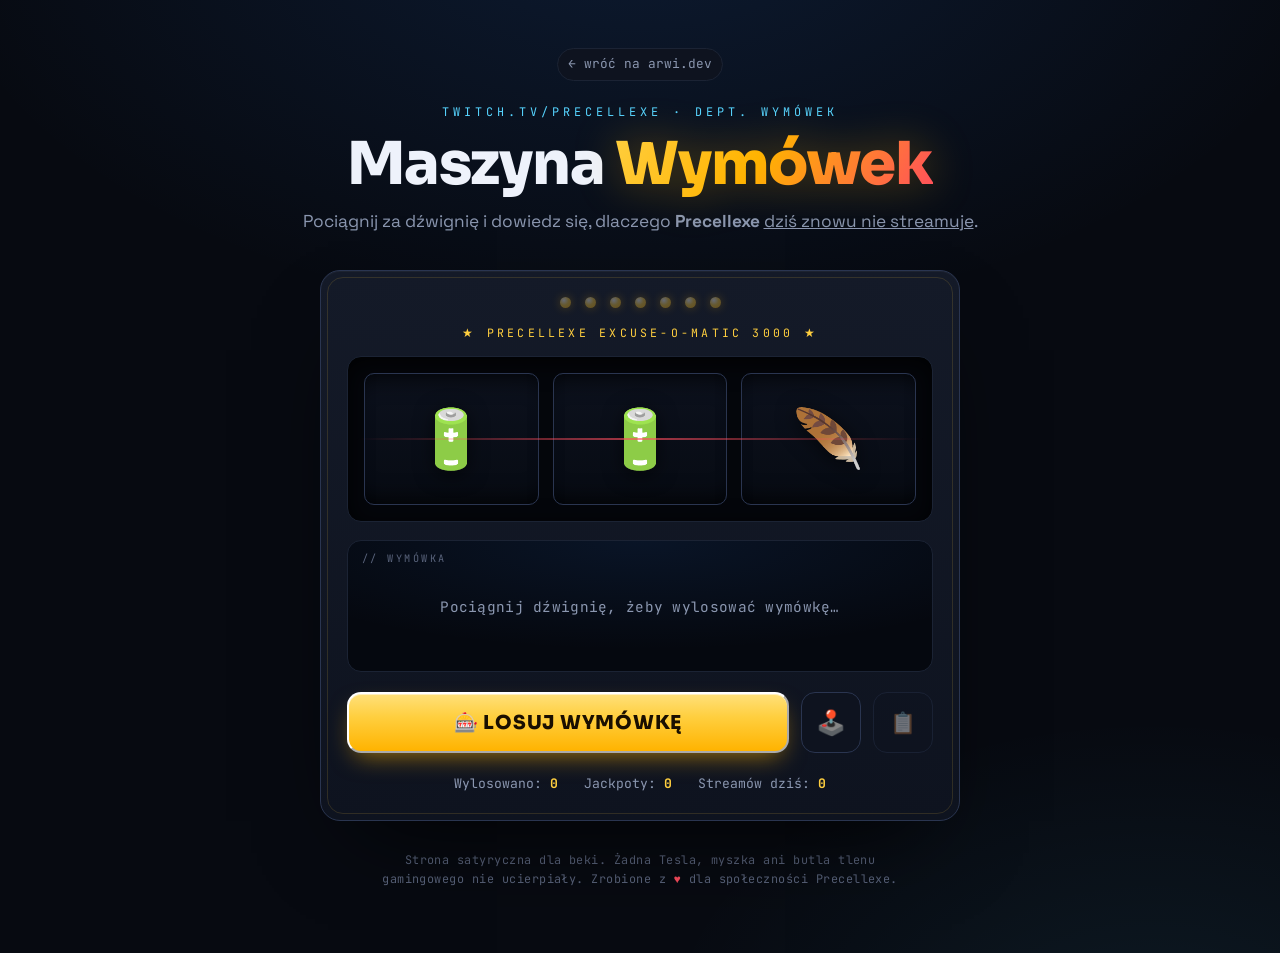
==== precelexe/index.html @ a150a208 "Add Precellexe excuse slot machine at /precelexe A self-contained, satirical slot-machine page that " ====
<!DOCTYPE html>
<html lang="pl">
<head>
  <meta charset="UTF-8" />
  <meta name="viewport" content="width=device-width, initial-scale=1.0" />
  <meta name="description" content="Maszyna wymówek Precellexe — automat, który losuje absurdalną wymówkę na brak streama. Lekkie myszki, tlen gamingowy, rękawy, UFO i Tesla w komplecie." />
  <meta name="theme-color" content="#070a11" />
  <meta name="color-scheme" content="dark" />
  <meta property="og:title" content="🎰 Maszyna Wymówek Precellexe" />
  <meta property="og:description" content="Pociągnij za dźwignię i sprawdź, dlaczego dziś znowu nie ma streama." />
  <meta property="og:type" content="website" />

  <title>🎰 Maszyna Wymówek Precellexe</title>

  <link rel="icon"
    href="data:image/svg+xml,%3Csvg xmlns='http://www.w3.org/2000/svg' viewBox='0 0 100 100'%3E%3Ctext y='.9em' font-size='90'%3E%F0%9F%8E%B0%3C/text%3E%3C/svg%3E" />
  <link rel="preconnect" href="https://fonts.googleapis.com" />
  <link rel="preconnect" href="https://fonts.gstatic.com" crossorigin />
  <link href="https://fonts.googleapis.com/css2?family=Space+Grotesk:wght@400;500;600;700&family=JetBrains+Mono:wght@400;500;700&family=Sora:wght@600;700;800&display=swap" rel="stylesheet" />

  <style>
  :root{
    --bg:#070a11; --bg-elev:#0a0e18; --surface:#0e131f; --surface-2:#141a28;
    --border:#1b2334; --border-2:#2a3550;
    --blue:#2f81f7; --blue-2:#4f9dff; --cyan:#56d4ff; --ice:#a9e0ff;
    --gold:#ffcf3f; --gold-2:#ffb300; --red:#ff4d5e; --green:#38e08a;
    --text:#eef2fb; --muted:#8b97b0; --dim:#5a647c;
    --radius:14px; --radius-sm:10px; --radius-lg:20px;
    --mono:'JetBrains Mono',ui-monospace,SFMono-Regular,Menlo,monospace;
    --sans:'Space Grotesk',system-ui,-apple-system,sans-serif;
    --display:'Sora',var(--sans);
    --ease:cubic-bezier(.22,1,.36,1);
  }
  *,*::before,*::after{ box-sizing:border-box; margin:0; padding:0; }
  html{ -webkit-text-size-adjust:100%; }
  body{
    font-family:var(--sans); color:var(--text); line-height:1.6;
    min-height:100vh; overflow-x:hidden; -webkit-font-smoothing:antialiased;
    background:
      radial-gradient(1200px 700px at 50% -10%, rgba(47,129,247,.14), transparent 60%),
      radial-gradient(900px 600px at 90% 110%, rgba(86,212,255,.08), transparent 55%),
      var(--bg);
    display:flex; flex-direction:column; align-items:center;
    padding:clamp(16px,4vw,48px) 16px 64px;
  }
  ::selection{ background:rgba(255,207,63,.32); color:#fff; }

  a{ color:var(--cyan); text-decoration:none; }
  a:hover{ color:var(--ice); }

  /* ---------- header ---------- */
  .top{ width:100%; max-width:760px; text-align:center; margin-bottom:clamp(20px,4vw,34px); }
  .back{
    display:inline-flex; align-items:center; gap:.5em; font-family:var(--mono);
    font-size:.8rem; color:var(--muted); padding:.4em .8em; border:1px solid var(--border);
    border-radius:999px; background:var(--surface); margin-bottom:22px; transition:.2s var(--ease);
  }
  .back:hover{ color:var(--ice); border-color:var(--border-2); transform:translateY(-1px); }
  .kicker{
    font-family:var(--mono); font-size:.74rem; letter-spacing:.34em; text-transform:uppercase;
    color:var(--cyan); margin-bottom:12px;
  }
  h1{
    font-family:var(--display); font-weight:800; line-height:1.02;
    font-size:clamp(2.1rem,7vw,3.7rem); letter-spacing:-.02em;
  }
  h1 .glow{
    background:linear-gradient(120deg,var(--gold),var(--gold-2) 45%,var(--red));
    -webkit-background-clip:text; background-clip:text; color:transparent;
    filter:drop-shadow(0 0 22px rgba(255,179,0,.35));
  }
  .sub{ color:var(--muted); font-size:clamp(.95rem,2.4vw,1.08rem); margin-top:14px; }

  /* ---------- cabinet ---------- */
  .cabinet{
    width:100%; max-width:640px; position:relative;
    padding:clamp(16px,3.5vw,26px);
    border-radius:var(--radius-lg);
    background:linear-gradient(180deg,var(--surface-2),var(--surface));
    border:1px solid var(--border-2);
    box-shadow:0 40px 90px -40px rgba(0,0,0,.9), inset 0 1px 0 rgba(255,255,255,.04);
  }
  .cabinet::before{
    content:""; position:absolute; inset:6px; border-radius:16px; pointer-events:none;
    border:1px solid rgba(255,207,63,.14);
  }

  /* marquee bulbs */
  .marquee{
    display:flex; justify-content:center; gap:clamp(8px,2.4vw,14px); margin-bottom:16px;
  }
  .bulb{
    width:11px; height:11px; border-radius:50%;
    background:radial-gradient(circle at 35% 30%,#fff,var(--gold) 45%,var(--gold-2) 100%);
    box-shadow:0 0 10px rgba(255,179,0,.7); opacity:.35;
    animation:chase 1.1s steps(1) infinite;
  }
  .bulb:nth-child(2){ animation-delay:.13s } .bulb:nth-child(3){ animation-delay:.26s }
  .bulb:nth-child(4){ animation-delay:.39s } .bulb:nth-child(5){ animation-delay:.52s }
  .bulb:nth-child(6){ animation-delay:.65s } .bulb:nth-child(7){ animation-delay:.78s }
  @keyframes chase{ 0%,100%{opacity:.3} 50%{opacity:1} }

  .brand-plate{
    text-align:center; font-family:var(--mono); letter-spacing:.28em; text-transform:uppercase;
    font-size:.72rem; color:var(--gold); margin-bottom:14px;
  }

  /* reels */
  .reels{
    display:grid; grid-template-columns:repeat(3,1fr); gap:clamp(8px,2vw,14px);
    padding:clamp(10px,2.4vw,16px);
    background:#04060b; border-radius:14px;
    border:1px solid var(--border);
    box-shadow:inset 0 6px 24px rgba(0,0,0,.8);
    position:relative;
  }
  .reels::after{ /* payline */
    content:""; position:absolute; left:8px; right:8px; top:50%; height:2px; transform:translateY(-1px);
    background:linear-gradient(90deg,transparent,rgba(255,77,94,.65),transparent); pointer-events:none;
  }
  .reel{
    height:clamp(96px,26vw,132px); overflow:hidden; position:relative; border-radius:10px;
    background:linear-gradient(180deg,#0c111d,#070b13);
    border:1px solid var(--border-2);
    box-shadow:inset 0 20px 26px -20px #000, inset 0 -20px 26px -20px #000;
  }
  .strip{ position:absolute; left:0; right:0; top:0; display:flex; flex-direction:column; will-change:transform; }
  .sym{
    height:clamp(96px,26vw,132px); display:grid; place-items:center;
    font-size:clamp(2.6rem,10vw,3.6rem); line-height:1;
    filter:drop-shadow(0 4px 10px rgba(0,0,0,.6));
  }
  .reel.win{ border-color:var(--gold); box-shadow:inset 0 0 0 1px var(--gold), 0 0 22px rgba(255,179,0,.4); }

  /* result panel */
  .result{
    margin-top:18px; padding:clamp(16px,3vw,22px);
    min-height:132px; display:flex; align-items:center; justify-content:center; text-align:center;
    border-radius:14px; position:relative;
    background:radial-gradient(120% 140% at 50% 0%, rgba(47,129,247,.10), transparent 60%), #05080f;
    border:1px solid var(--border);
  }
  .result .tag{
    position:absolute; top:10px; left:14px; font-family:var(--mono); font-size:.64rem;
    letter-spacing:.24em; text-transform:uppercase; color:var(--dim);
  }
  .excuse{
    font-family:var(--display); font-weight:700; letter-spacing:-.01em;
    font-size:clamp(1.05rem,3.4vw,1.5rem); line-height:1.3;
  }
  .excuse .em{ color:var(--gold); }
  .result.jackpot{ border-color:var(--gold); box-shadow:0 0 40px -6px rgba(255,179,0,.5); }
  .jack-banner{
    position:absolute; top:8px; right:12px; font-family:var(--mono); font-weight:700;
    font-size:.7rem; letter-spacing:.2em; color:#0a0e18; background:var(--gold);
    padding:.2em .6em; border-radius:6px; transform:rotate(4deg);
  }
  .placeholder{ color:var(--muted); font-family:var(--mono); font-size:.9rem; letter-spacing:.02em; }

  /* controls */
  .controls{ display:flex; gap:12px; margin-top:20px; align-items:stretch; flex-wrap:wrap; }
  .spin{
    flex:1 1 auto; min-width:200px;
    font-family:var(--display); font-weight:800; font-size:clamp(1rem,2.6vw,1.2rem);
    letter-spacing:.04em; text-transform:uppercase; color:#1a0f00;
    padding:16px 22px; border-radius:14px; cursor:pointer;
    background:linear-gradient(180deg,#ffe07a,var(--gold) 40%,var(--gold-2));
    box-shadow:0 10px 24px -8px rgba(255,179,0,.6), inset 0 1px 0 rgba(255,255,255,.5);
    transition:transform .12s var(--ease), filter .2s var(--ease);
  }
  .spin:hover{ transform:translateY(-2px); filter:brightness(1.05); }
  .spin:active{ transform:translateY(1px); }
  .spin:disabled{ cursor:not-allowed; filter:grayscale(.5) brightness(.8); transform:none; }
  .lever{
    flex:0 0 auto; width:60px; border-radius:14px; cursor:pointer;
    background:var(--surface); border:1px solid var(--border-2); color:var(--red);
    display:grid; place-items:center; font-size:1.5rem; transition:.15s var(--ease);
  }
  .lever:hover{ border-color:var(--red); transform:translateY(-2px); }
  .lever:disabled{ opacity:.4; cursor:not-allowed; transform:none; }
  .copy{
    flex:0 0 auto; width:60px; border-radius:14px; cursor:pointer;
    background:var(--surface); border:1px solid var(--border-2); color:var(--cyan);
    display:grid; place-items:center; font-size:1.3rem; transition:.15s var(--ease);
  }
  .copy:hover{ border-color:var(--cyan); transform:translateY(-2px); color:var(--ice); }
  .copy:disabled{ opacity:.4; cursor:not-allowed; transform:none; }

  /* stats */
  .stats{
    display:flex; justify-content:center; gap:26px; margin-top:20px; flex-wrap:wrap;
    font-family:var(--mono); font-size:.82rem; color:var(--muted);
  }
  .stats b{ color:var(--gold); font-weight:700; }

  .foot{
    margin-top:30px; text-align:center; color:var(--dim);
    font-family:var(--mono); font-size:.74rem; letter-spacing:.04em; max-width:560px;
  }
  .foot .heart{ color:var(--red); }

  /* toast */
  .toast{
    position:fixed; left:50%; bottom:26px; transform:translate(-50%,20px);
    background:var(--surface-2); border:1px solid var(--border-2); color:var(--ice);
    padding:.7em 1.1em; border-radius:12px; font-family:var(--mono); font-size:.82rem;
    opacity:0; pointer-events:none; transition:.28s var(--ease); box-shadow:0 20px 40px -20px #000;
  }
  .toast.show{ opacity:1; transform:translate(-50%,0); }

  @media (prefers-reduced-motion: reduce){
    .bulb{ animation:none; opacity:.7; }
    *{ transition:none !important; }
  }
  </style>
</head>
<body>

  <header class="top">
    <a class="back" href="../">← wróć na arwi.dev</a>
    <div class="kicker">twitch.tv/precellexe · dept. wymówek</div>
    <h1>Maszyna <span class="glow">Wymówek</span></h1>
    <p class="sub">Pociągnij za dźwignię i dowiedz się, dlaczego <b>Precellexe</b> <u>dziś znowu nie streamuje</u>.</p>
  </header>

  <main class="cabinet" aria-live="polite">
    <div class="marquee" aria-hidden="true">
      <span class="bulb"></span><span class="bulb"></span><span class="bulb"></span>
      <span class="bulb"></span><span class="bulb"></span><span class="bulb"></span><span class="bulb"></span>
    </div>
    <div class="brand-plate">★ Precellexe Excuse-O-Matic 3000 ★</div>

    <div class="reels" id="reels">
      <div class="reel"><div class="strip" data-reel="0"></div></div>
      <div class="reel"><div class="strip" data-reel="1"></div></div>
      <div class="reel"><div class="strip" data-reel="2"></div></div>
    </div>

    <div class="result" id="result">
      <span class="tag">// wymówka</span>
      <p class="placeholder" id="excuse">Pociągnij dźwignię, żeby wylosować wymówkę…</p>
    </div>

    <div class="controls">
      <button class="spin" id="spin">🎰 Losuj wymówkę</button>
      <button class="lever" id="lever" title="Pociągnij dźwignię" aria-label="Pociągnij dźwignię">🕹️</button>
      <button class="copy" id="copy" title="Skopiuj wymówkę" aria-label="Skopiuj wymówkę" disabled>📋</button>
    </div>

    <div class="stats">
      <span>Wylosowano: <b id="count">0</b></span>
      <span>Jackpoty: <b id="jack">0</b></span>
      <span>Streamów dziś: <b>0</b></span>
    </div>
  </main>

  <p class="foot">
    Strona satyryczna dla beki. Żadna Tesla, myszka ani butla tlenu gamingowego nie ucierpiały.
    Zrobione z <span class="heart">♥</span> dla społeczności Precellexe.
  </p>

  <div class="toast" id="toast"></div>

  <script>
  /* =========================================================
     WYMÓWKI — absurdalne, dużo, z motywami:
     lekkie myszki · tlen gamingowy · rękawy gamingowe · UFO · Tesla
     ========================================================= */
  const EXCUSES = [
    // --- lekkie myszki ---
    "Moja myszka waży 34&nbsp;g i uznałem, że to o 2&nbsp;g za dużo, więc czekam aż schudnie.",
    "Nowa mysz jest tak lekka, że przy przeciągu odleciała przez okno. Streamuję jak wróci.",
    "Całą noc ręcznie wierciłem dziurki w myszce, żeby zbić wagę do 27&nbsp;g. Ręce mi drżą, nie da się grać.",
    "Kupiłem mysz za 900&nbsp;zł ważącą 29&nbsp;g, ale czuję każdy dodatkowy gram kabla, więc reklamuję.",
    "Myszka była tak lekka, że wystrzeliła w kosmos przy pierwszym flicku. Czekam na jej powrót z orbity.",
    "Zważyłem mysz na wadze jubilerskiej — 31,4&nbsp;g. To o 0,4&nbsp;g za dużo na dzisiejszy stream.",
    "Odkurzyłem myszkę i przez to schudła o 3&nbsp;g, teraz sensor jest niezbalansowany. Muszę ją dokalibrować.",
    "Zamontowałem w myszce dziury tak duże, że palec wpada do środka. Zamawiam wersję jeszcze lżejszą.",
    "Mysz jest lżejsza od powietrza w pokoju, więc unosi się pod sufit. Nie dosięgam.",
    "Musiałem oddać krew przed streamem, żeby moja ręka też ważyła mniej niż myszka.",

    // --- tlen gamingowy ---
    "Skończył mi się <span class='em'>tlen gamingowy</span>, a na zwykłym powietrzu mam o 40 ping więcej.",
    "Butla z tlenem gamingowym się rozszczelniła i cały pokój ma teraz zbyt niski poziom aima.",
    "Kurier z tlenem gamingowym utknął w korku, a bez niego widzę tylko w 60&nbsp;Hz.",
    "Wdychałem tlen gamingowy premium i teraz mam takie wysokie IQ, że gra mnie nudzi. Muszę ochłonąć.",
    "Pomyliłem butle i wdychałem zwykły tlen — natychmiast spadłem z Diamentu na Silver.",
    "Tlen gamingowy trzeba wietrzyć 6 godzin po otwarciu, inaczej daje tylko +200 aim zamiast +400.",
    "Zamówiłem tlen gamingowy o smaku energetyka, ale przyszedł o smaku waniliowym. Nie gram na waniliowym.",
    "Mój koncentrator tlenu gamingowego się przegrzał, bo stał za blisko myszki, która była za lekka.",

    // --- rękawy gamingowe ---
    "Wyprałem <span class='em'>rękawy gamingowe</span> i jeszcze nie wyschły. Bez nich ręka ślizga się po myszce jak po lodzie.",
    "Pralka zjadła jeden rękaw gamingowy. Nie streamuję asymetrycznie, to byłby handicap.",
    "Rękaw gamingowy się skurczył w praniu i teraz odcina mi krążenie w nadgarstku APM.",
    "Założyłem rękawy gamingowe do góry nogami i przez cały dzień grałem w -30% precyzji. Muszę je odwrócić.",
    "Mój rękaw gamingowy ma dziś zbyt duży współczynnik tarcia, wilgotność powietrza wynosi aż 41%.",
    "Rękawy gamingowe pojechały do pralni chemicznej razem z aurą zwycięzcy. Odbiór w czwartek.",

    // --- UFO / kosmici ---
    "Nad domem zawisło <span class='em'>UFO</span> i zagłusza mi sygnał do serwerów. Czekam aż odleci.",
    "Kosmici pożyczyli moją myszkę do testów, bo była lżejsza od ich technologii. Oddadzą w piątek.",
    "UFO porwało mój router, żeby zbadać skąd biorę tak niski ping. Bez routera ani rusz.",
    "Zielony ludzik zaprosił mnie na ranked w galaktyce Andromedy — mecz trwa 4 lata świetlne.",
    "Promień z UFO wessał mi krzesło gamingowe. Na zwykłym taborecie nie da się osiągnąć flow.",
    "Kosmici zostawili na dachu talerz z tlenem gamingowym, ale nie umiem otworzyć obcej butli.",
    "UFO robiło mi tak mocny abdukcyjny lag, że respawn trwał 3 dni. Dopiero wróciłem.",

    // --- Tesla ---
    "Moja <span class='em'>Tesla</span> odjechała sama na Supercharger i zabrała w bagażniku cały setup.",
    "Autopilot Tesli zawiózł mnie na LAN party zamiast do domu. Wracam 300&nbsp;km na jednym pasie.",
    "Ładuję Teslę z gniazdka, do którego był podłączony PC. Trzeba było wybrać, wybrałem auto.",
    "Tesla zaktualizowała oprogramowanie i teraz wymaga, żebym też zrobił restart. Śpię od 8 godzin.",
    "Zostawiłem myszkę w Tesli, a ona pojechała w tryb Sentry i nie chce mnie wpuścić do własnego auta.",
    "Tesla w trybie Ludicrous rozpędziła mi fotel gamingowy do 100&nbsp;km/h. Utknąłem w salonie o ścianę.",
    "Elon zablokował mi konto Tesli, bo napisałem, że myszka przyspiesza lepiej niż Model&nbsp;S.",

    // --- prąd / rachunki / dom ---
    "Zapomniałem opłacić <span class='em'>rachunek za prąd</span> i teraz gram przy świeczce, a woltaż świeczki jest za niski na 240&nbsp;Hz.",
    "Wyłączyli mi prąd, więc podłączyłem PC do Tesli, ale wtedy Tesla odjechała (patrz: inne wymówki).",
    "Rachunek za prąd był tak wysoki, że komputer się rozpłakał i odmówił bootowania.",
    "Prąd wrócił, ale internet obraził się, że go zostawiłem samego, i teraz nie chce się połączyć.",
    "Sąsiad podpiął się pod mój prąd, żeby ładować hulajnogę, i zabrał mi dokładnie te 3 klatki, których potrzebuję.",

    // --- sprzęt / peryferia ---
    "Klawiatura ma za ciężkie klawisze — po dziesięciu latach na lekkiej myszce nie unoszę już spacji.",
    "Mój monitor 540&nbsp;Hz działa tak szybko, że wyświetlił stream, zanim go włączyłem. Już było.",
    "Podkładka pod mysz była za śliska, mysz się rozpędziła i przebiła ścianę. Czekam na murarza.",
    "RGB w kompie świeciło w niewłaściwym odcieniu niebieskiego i psuło mi vibe. Kalibruję taśmę kolorów.",
    "Słuchawki wykryły, że mam za ciężkie myśli, i weszły w tryb oszczędzania. Muszę pomyśleć o czymś lżejszym.",
    "Kabel od myszki splątał się w węzeł tak lekki, że rozwiązanie go łamie prawa fizyki. Dzwonię po fizyka.",

    // --- zdrowie / bio ---
    "Zbyt intensywnie ćwiczyłem nadgarstek na lekkiej myszce i teraz mam mięśnie zbyt ciężkie na granie.",
    "Lekarz zalecił 8 godzin snu, a ja przespałem 8 godzin i teraz jestem za wypoczęty na tilt-proof gameplay.",
    "Obciąłem paznokcie i teraz palce są o 0,2&nbsp;g lżejsze — muszę od nowa nauczyć się gripu.",
    "Piłem tyle energetyków, że widzę już przyszłość i wiem, że i tak przegram, więc po co grać.",

    // --- pogoda / świat ---
    "Grawitacja dziś jest za mocna — sprawdzałem, myszka waży aż 34&nbsp;g zamiast wczorajszych 33&nbsp;g.",
    "Retrogradacja Merkurego zwiększyła mi input lag o 4&nbsp;ms. Nie ryzykuję rankeda przy takich planetach.",
    "Za oknem świeci słońce, a odbicie w monitorze pokazuje mnie zbyt przystojnego — nie mogę się skupić.",
    "Wiał tak silny wiatr, że porwał moją lekką myszkę razem z UFO i Teslą naraz. Combo.",

    // --- absurd czysty ---
    "Mój kot usiadł na myszce i przez jego wagę sensor pokazał, że ważę 4&nbsp;kg. Musiałem udowodnić, że to nie ja.",
    "Streamowałbym, ale liczba w liczniku widzów była nieparzysta, a ja gram tylko na parzystych.",
    "Wczoraj wygrałem wszystko, więc dziś nie ma już czego wygrywać. Czekam, aż ranga odrośnie.",
    "Zgubiłem hasło do własnego pokoju gamingowego. Ślusarz mówi, że w piątek.",
    "Chciałem streamować, ale najpierw musiałem wytłumaczyć tę stronę mamie i zeszło mi 6 godzin.",
    "Pomyliłem dni tygodnia, bo mysz była tak lekka, że przyspieszyła czas. Dziś jest wczoraj.",
  ];

  const SYMBOLS = ["🖱️","🛸","⚡","🫁","🧤","💸","🪶","👽","🎮","🔋"];

  const $ = s => document.querySelector(s);
  const reelsEls = [...document.querySelectorAll(".strip")];
  const resultEl = $("#result");
  const excuseEl = $("#excuse");
  const spinBtn = $("#spin");
  const leverBtn = $("#lever");
  const copyBtn = $("#copy");
  const countEl = $("#count");
  const jackEl = $("#jack");
  const toastEl = $("#toast");

  const reduce = matchMedia("(prefers-reduced-motion: reduce)").matches;
  const SYM_H = () => document.querySelector(".sym")?.offsetHeight || 120;

  let spinning = false, count = 0, jacks = 0, lastText = "";

  // Each reel window shows exactly one symbol. The strip holds STRIP_LEN
  // symbols; symbol at index k is centred on the payline when the strip is
  // translated by -(k * symbolHeight). We land on a fixed high index so the
  // spin scrolls through many symbols before stopping.
  const STRIP_LEN = 40;
  const LAND_IDX = STRIP_LEN - 4; // 36 — leaves fillers below the payline
  function buildStrips(){
    reelsEls.forEach(strip => {
      let html = "";
      for(let i=0;i<STRIP_LEN;i++){
        html += `<div class="sym">${SYMBOLS[Math.floor(Math.random()*SYMBOLS.length)]}</div>`;
      }
      strip.innerHTML = html;
      strip.style.transition = "none";
      strip.style.transform = "translateY(0px)";
    });
  }
  buildStrips();

  function landReel(strip, targetSym, delay){
    return new Promise(resolve => {
      const h = SYM_H();
      // regenerate a fresh random strip, planting the target on the payline row
      let html = "";
      for(let i=0;i<STRIP_LEN;i++){
        const s = (i === LAND_IDX) ? targetSym : SYMBOLS[Math.floor(Math.random()*SYMBOLS.length)];
        html += `<div class="sym">${s}</div>`;
      }
      strip.innerHTML = html;
      const finalY = -(LAND_IDX * h);
      if(reduce){
        strip.style.transition = "none";
        strip.style.transform = `translateY(${finalY}px)`;
        setTimeout(resolve, 60);
        return;
      }
      // snap to top, then decelerate down onto the target
      strip.style.transition = "none";
      strip.style.transform = "translateY(0px)";
      strip.getBoundingClientRect(); // force reflow so the transition applies
      const dur = 1500 + delay;
      strip.style.transition = `transform ${dur}ms cubic-bezier(.16,.84,.3,1)`;
      requestAnimationFrame(()=> {
        strip.style.transform = `translateY(${finalY}px)`;
      });
      setTimeout(resolve, dur + 40);
    });
  }

  function pickSymbols(jackpot){
    if(jackpot){
      const s = SYMBOLS[Math.floor(Math.random()*SYMBOLS.length)];
      return [s,s,s];
    }
    let a,b,c;
    do{
      a = SYMBOLS[Math.floor(Math.random()*SYMBOLS.length)];
      b = SYMBOLS[Math.floor(Math.random()*SYMBOLS.length)];
      c = SYMBOLS[Math.floor(Math.random()*SYMBOLS.length)];
    } while(a===b && b===c); // avoid accidental jackpot visuals
    return [a,b,c];
  }

  let lastIdx = -1;
  function pickExcuse(){
    let idx;
    do { idx = Math.floor(Math.random()*EXCUSES.length); }
    while(EXCUSES.length > 1 && idx === lastIdx);
    lastIdx = idx;
    return EXCUSES[idx];
  }

  // tiny WebAudio blip (optional, subtle)
  let actx;
  function blip(freq, t){
    try{
      actx = actx || new (window.AudioContext||window.webkitAudioContext)();
      const o = actx.createOscillator(), g = actx.createGain();
      o.type="square"; o.frequency.value=freq;
      g.gain.value=0.03;
      o.connect(g); g.connect(actx.destination);
      const now = actx.currentTime;
      g.gain.setValueAtTime(0.03, now);
      g.gain.exponentialRampToValueAtTime(0.0001, now+0.12);
      o.start(now); o.stop(now+0.13);
    }catch(e){}
  }

  async function spin(){
    if(spinning) return;
    spinning = true;
    spinBtn.disabled = true; leverBtn.disabled = true; copyBtn.disabled = true;
    resultEl.classList.remove("jackpot");
    const oldBanner = resultEl.querySelector(".jack-banner"); if(oldBanner) oldBanner.remove();
    document.querySelectorAll(".reel").forEach(r=>r.classList.remove("win"));
    excuseEl.className = "placeholder";
    excuseEl.textContent = "Kręci się…";

    const jackpot = Math.random() < 0.10; // ~1 na 10 to JACKPOT
    const syms = pickSymbols(jackpot);

    blip(440,0);
    await Promise.all([
      landReel(reelsEls[0], syms[0], 0).then(()=>blip(520)),
      landReel(reelsEls[1], syms[1], 250).then(()=>blip(600)),
      landReel(reelsEls[2], syms[2], 500).then(()=>blip(jackpot?880:700)),
    ]);

    const text = pickExcuse();
    lastText = text.replace(/&nbsp;/g," ").replace(/<[^>]+>/g,"");
    excuseEl.className = "excuse";
    excuseEl.innerHTML = text;

    count++; countEl.textContent = count;
    if(jackpot){
      jacks++; jackEl.textContent = jacks;
      resultEl.classList.add("jackpot");
      const b = document.createElement("div");
      b.className = "jack-banner"; b.textContent = "JACKPOT!";
      resultEl.appendChild(b);
      document.querySelectorAll(".reel").forEach(r=>r.classList.add("win"));
      blip(1046); setTimeout(()=>blip(1318),90);
    }

    copyBtn.disabled = false;
    spinBtn.disabled = false; leverBtn.disabled = false;
    spinning = false;
  }

  function toast(msg){
    toastEl.textContent = msg; toastEl.classList.add("show");
    clearTimeout(toast._t); toast._t = setTimeout(()=>toastEl.classList.remove("show"), 1800);
  }

  spinBtn.addEventListener("click", spin);
  leverBtn.addEventListener("click", spin);
  copyBtn.addEventListener("click", async ()=>{
    if(!lastText) return;
    try{
      await navigator.clipboard.writeText(`Precellexe dziś nie streamuje, bo: „${lastText}”`);
      toast("Skopiowano wymówkę 📋");
    }catch(e){ toast("Nie udało się skopiować :("); }
  });
  addEventListener("keydown", e=>{
    if(e.code==="Space" || e.code==="Enter"){
      if(document.activeElement===copyBtn) return;
      e.preventDefault(); spin();
    }
  });
  </script>
</body>
</html>
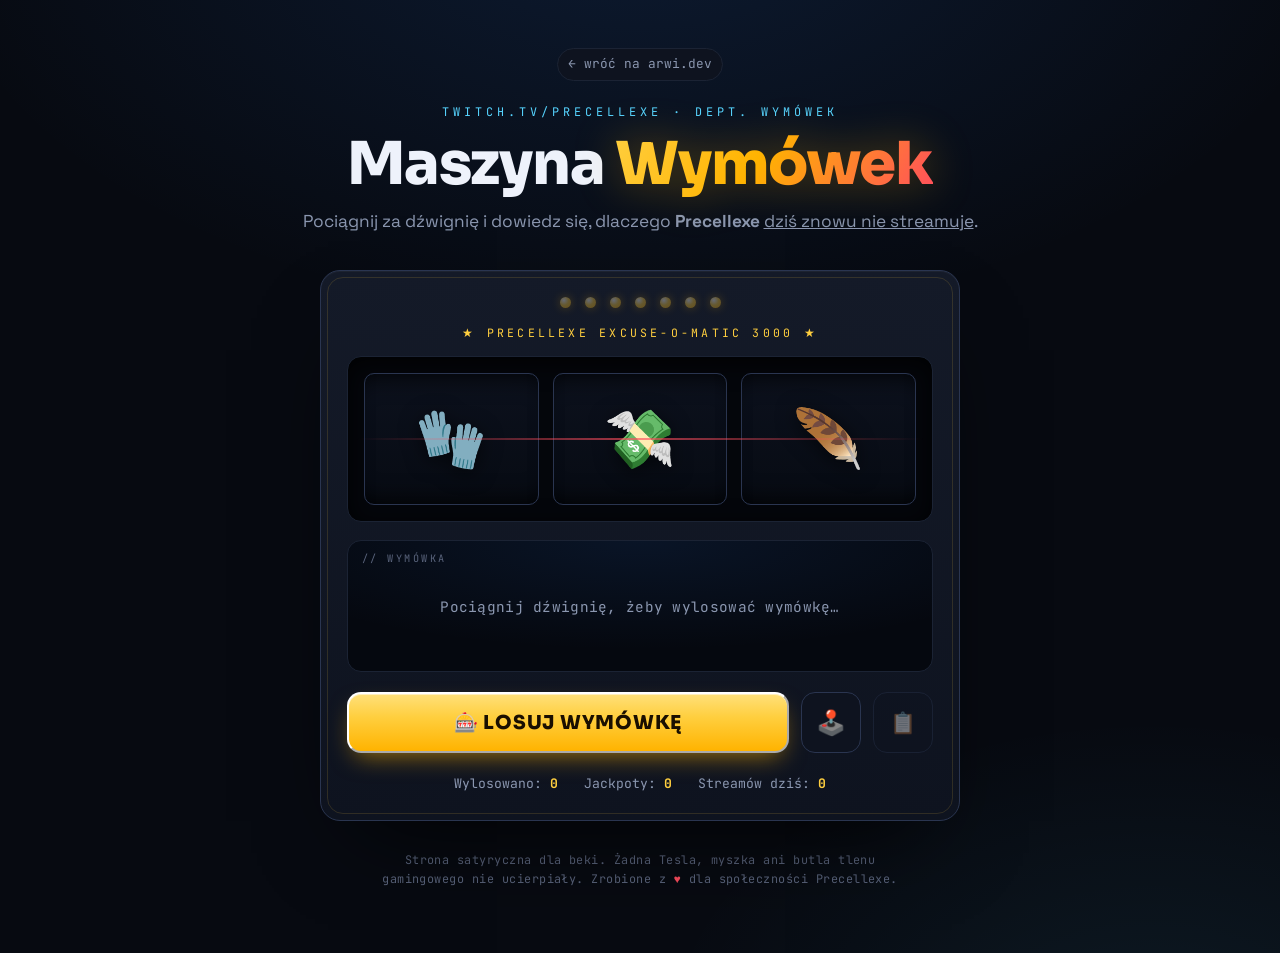
==== commit f466769c: "Update index.html" ====
--- a/precelexe/index.html
+++ b/precelexe/index.html
@@ -269,31 +269,27 @@
   const EXCUSES = [
     // --- lekkie myszki ---
     "Moja myszka waży 34&nbsp;g i uznałem, że to o 2&nbsp;g za dużo, więc czekam aż schudnie.",
-    "Nowa mysz jest tak lekka, że przy przeciągu odleciała przez okno. Streamuję jak wróci.",
+    "Nowa mysz jest tak lekka, że przy przeciągu wypadła przez okno. Streamuję jak wróci.",
     "Całą noc ręcznie wierciłem dziurki w myszce, żeby zbić wagę do 27&nbsp;g. Ręce mi drżą, nie da się grać.",
     "Kupiłem mysz za 900&nbsp;zł ważącą 29&nbsp;g, ale czuję każdy dodatkowy gram kabla, więc reklamuję.",
     "Myszka była tak lekka, że wystrzeliła w kosmos przy pierwszym flicku. Czekam na jej powrót z orbity.",
     "Zważyłem mysz na wadze jubilerskiej — 31,4&nbsp;g. To o 0,4&nbsp;g za dużo na dzisiejszy stream.",
     "Odkurzyłem myszkę i przez to schudła o 3&nbsp;g, teraz sensor jest niezbalansowany. Muszę ją dokalibrować.",
-    "Zamontowałem w myszce dziury tak duże, że palec wpada do środka. Zamawiam wersję jeszcze lżejszą.",
     "Mysz jest lżejsza od powietrza w pokoju, więc unosi się pod sufit. Nie dosięgam.",
     "Musiałem oddać krew przed streamem, żeby moja ręka też ważyła mniej niż myszka.",
 
     // --- tlen gamingowy ---
     "Skończył mi się <span class='em'>tlen gamingowy</span>, a na zwykłym powietrzu mam o 40 ping więcej.",
-    "Butla z tlenem gamingowym się rozszczelniła i cały pokój ma teraz zbyt niski poziom aima.",
+    "Butla z tlenem gamingowym się rozszczelniła i cały pokój ma teraz zbyt wysoki poziom tlenu - straż kazała mi się ewakuować.",
     "Kurier z tlenem gamingowym utknął w korku, a bez niego widzę tylko w 60&nbsp;Hz.",
-    "Wdychałem tlen gamingowy premium i teraz mam takie wysokie IQ, że gra mnie nudzi. Muszę ochłonąć.",
-    "Pomyliłem butle i wdychałem zwykły tlen — natychmiast spadłem z Diamentu na Silver.",
-    "Tlen gamingowy trzeba wietrzyć 6 godzin po otwarciu, inaczej daje tylko +200 aim zamiast +400.",
     "Zamówiłem tlen gamingowy o smaku energetyka, ale przyszedł o smaku waniliowym. Nie gram na waniliowym.",
     "Mój koncentrator tlenu gamingowego się przegrzał, bo stał za blisko myszki, która była za lekka.",
 
     // --- rękawy gamingowe ---
-    "Wyprałem <span class='em'>rękawy gamingowe</span> i jeszcze nie wyschły. Bez nich ręka ślizga się po myszce jak po lodzie.",
+    "Wyprałem <span class='em'>rękawy gamingowe</span> i jeszcze nie wyschły. Bez nich ręka nie ślizga się po podkładce jak po lodzie.",
     "Pralka zjadła jeden rękaw gamingowy. Nie streamuję asymetrycznie, to byłby handicap.",
-    "Rękaw gamingowy się skurczył w praniu i teraz odcina mi krążenie w nadgarstku APM.",
-    "Założyłem rękawy gamingowe do góry nogami i przez cały dzień grałem w -30% precyzji. Muszę je odwrócić.",
+    "Rękaw gamingowy się skurczył w praniu i teraz odcina mi krążenie w nadgarstku.",
+    "Założyłem rękawy gamingowe do góry nogami i przez cały dzień nic nie trafiałem.",
     "Mój rękaw gamingowy ma dziś zbyt duży współczynnik tarcia, wilgotność powietrza wynosi aż 41%.",
     "Rękawy gamingowe pojechały do pralni chemicznej razem z aurą zwycięzcy. Odbiór w czwartek.",
 
@@ -301,26 +297,21 @@
     "Nad domem zawisło <span class='em'>UFO</span> i zagłusza mi sygnał do serwerów. Czekam aż odleci.",
     "Kosmici pożyczyli moją myszkę do testów, bo była lżejsza od ich technologii. Oddadzą w piątek.",
     "UFO porwało mój router, żeby zbadać skąd biorę tak niski ping. Bez routera ani rusz.",
-    "Zielony ludzik zaprosił mnie na ranked w galaktyce Andromedy — mecz trwa 4 lata świetlne.",
+    "Zielony ludzik zaprosił mnie na ranked w Valo — mecz u nich trwa 4 lata świetlne.",
     "Promień z UFO wessał mi krzesło gamingowe. Na zwykłym taborecie nie da się osiągnąć flow.",
-    "Kosmici zostawili na dachu talerz z tlenem gamingowym, ale nie umiem otworzyć obcej butli.",
     "UFO robiło mi tak mocny abdukcyjny lag, że respawn trwał 3 dni. Dopiero wróciłem.",
 
     // --- Tesla ---
     "Moja <span class='em'>Tesla</span> odjechała sama na Supercharger i zabrała w bagażniku cały setup.",
-    "Autopilot Tesli zawiózł mnie na LAN party zamiast do domu. Wracam 300&nbsp;km na jednym pasie.",
     "Ładuję Teslę z gniazdka, do którego był podłączony PC. Trzeba było wybrać, wybrałem auto.",
     "Tesla zaktualizowała oprogramowanie i teraz wymaga, żebym też zrobił restart. Śpię od 8 godzin.",
-    "Zostawiłem myszkę w Tesli, a ona pojechała w tryb Sentry i nie chce mnie wpuścić do własnego auta.",
-    "Tesla w trybie Ludicrous rozpędziła mi fotel gamingowy do 100&nbsp;km/h. Utknąłem w salonie o ścianę.",
-    "Elon zablokował mi konto Tesli, bo napisałem, że myszka przyspiesza lepiej niż Model&nbsp;S.",
+    "Zostawiłem myszkę w Tesli, a ona przeszła w tryb Sentry i nie chce mnie wpuścić do własnego auta.",
+    "Elon zablokował mi konto Tesli, bo napisałem, że moja myszka przyspiesza lepiej niż Model&nbsp;S.",
 
     // --- prąd / rachunki / dom ---
     "Zapomniałem opłacić <span class='em'>rachunek za prąd</span> i teraz gram przy świeczce, a woltaż świeczki jest za niski na 240&nbsp;Hz.",
-    "Wyłączyli mi prąd, więc podłączyłem PC do Tesli, ale wtedy Tesla odjechała (patrz: inne wymówki).",
     "Rachunek za prąd był tak wysoki, że komputer się rozpłakał i odmówił bootowania.",
     "Prąd wrócił, ale internet obraził się, że go zostawiłem samego, i teraz nie chce się połączyć.",
-    "Sąsiad podpiął się pod mój prąd, żeby ładować hulajnogę, i zabrał mi dokładnie te 3 klatki, których potrzebuję.",
 
     // --- sprzęt / peryferia ---
     "Klawiatura ma za ciężkie klawisze — po dziesięciu latach na lekkiej myszce nie unoszę już spacji.",
@@ -332,22 +323,18 @@
 
     // --- zdrowie / bio ---
     "Zbyt intensywnie ćwiczyłem nadgarstek na lekkiej myszce i teraz mam mięśnie zbyt ciężkie na granie.",
-    "Lekarz zalecił 8 godzin snu, a ja przespałem 8 godzin i teraz jestem za wypoczęty na tilt-proof gameplay.",
     "Obciąłem paznokcie i teraz palce są o 0,2&nbsp;g lżejsze — muszę od nowa nauczyć się gripu.",
     "Piłem tyle energetyków, że widzę już przyszłość i wiem, że i tak przegram, więc po co grać.",
 
     // --- pogoda / świat ---
     "Grawitacja dziś jest za mocna — sprawdzałem, myszka waży aż 34&nbsp;g zamiast wczorajszych 33&nbsp;g.",
-    "Retrogradacja Merkurego zwiększyła mi input lag o 4&nbsp;ms. Nie ryzykuję rankeda przy takich planetach.",
     "Za oknem świeci słońce, a odbicie w monitorze pokazuje mnie zbyt przystojnego — nie mogę się skupić.",
     "Wiał tak silny wiatr, że porwał moją lekką myszkę razem z UFO i Teslą naraz. Combo.",
 
     // --- absurd czysty ---
-    "Mój kot usiadł na myszce i przez jego wagę sensor pokazał, że ważę 4&nbsp;kg. Musiałem udowodnić, że to nie ja.",
     "Streamowałbym, ale liczba w liczniku widzów była nieparzysta, a ja gram tylko na parzystych.",
     "Wczoraj wygrałem wszystko, więc dziś nie ma już czego wygrywać. Czekam, aż ranga odrośnie.",
-    "Zgubiłem hasło do własnego pokoju gamingowego. Ślusarz mówi, że w piątek.",
-    "Chciałem streamować, ale najpierw musiałem wytłumaczyć tę stronę mamie i zeszło mi 6 godzin.",
+    "Zgubiłem hasło do własnego pokoju gamingowego. Ślusarz mówi, że będzie w piątek.",
     "Pomyliłem dni tygodnia, bo mysz była tak lekka, że przyspieszyła czas. Dziś jest wczoraj.",
   ];
 
